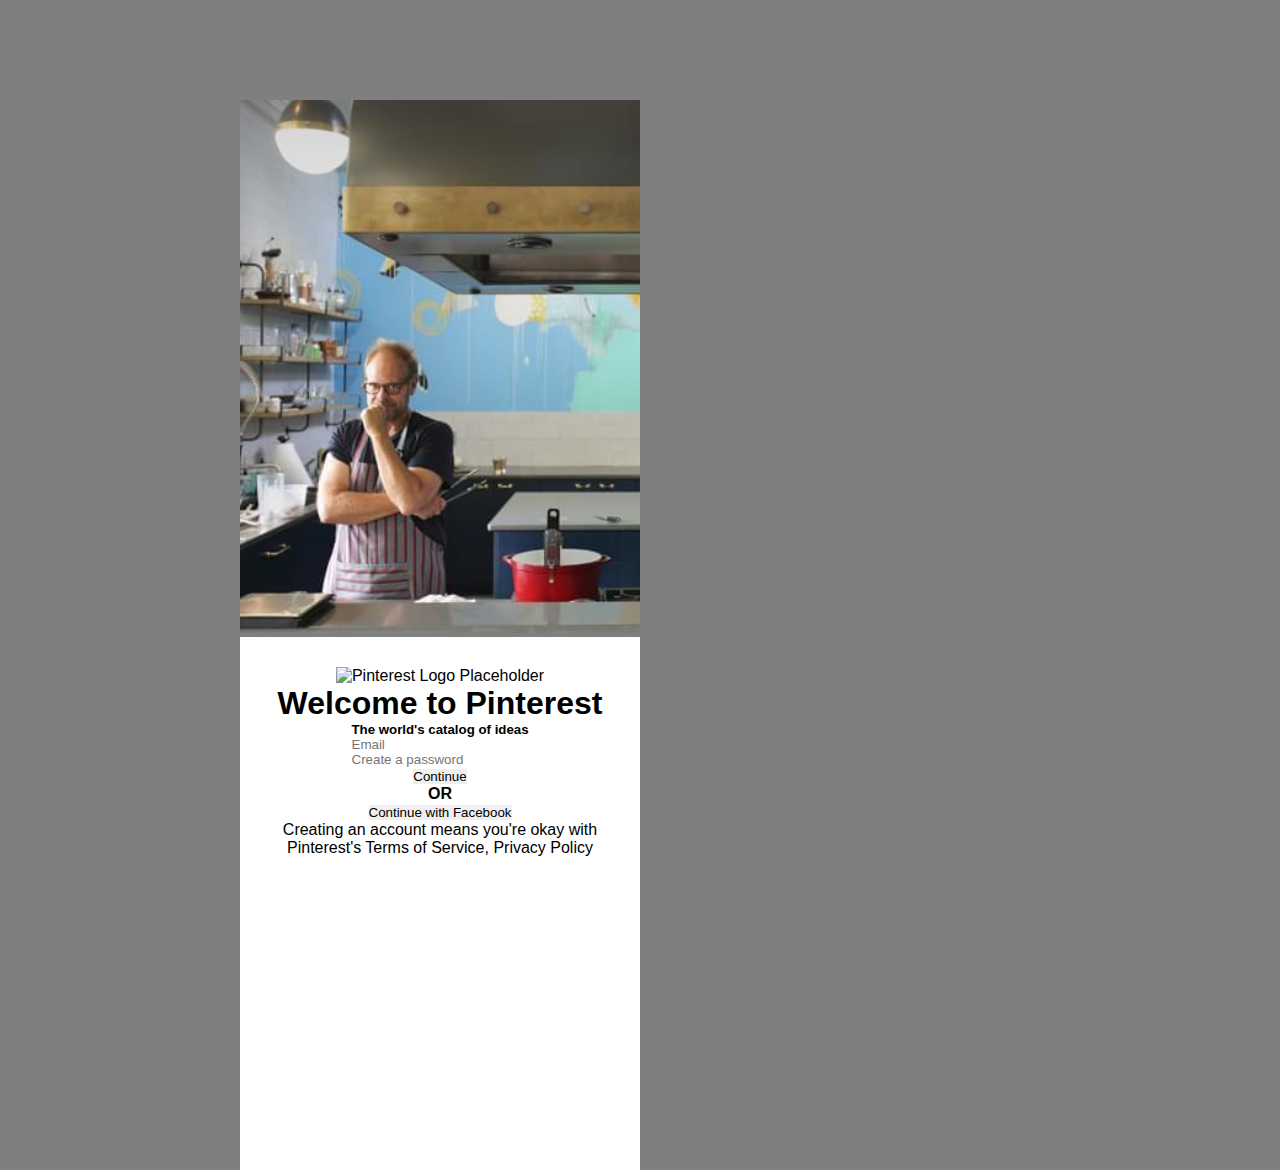
==== day15-registration/index.html @ 02d6969c "Can't seem to get the middle elements to actually set on the same line" ====
<!DOCTYPE html>
<html>
  <head>
    <meta charset="utf-8">
    <title>Pinterest - The World's Catalog of Ideas</title>
    <link rel="stylesheet" type="text/css" href="style.css">
  </head>
  <body>
    <main>
      <div id="middle-float">
        <div id="left-side">

        </div>
        <div id="right-side">
          <img src="http://placehold.it/55x55" alt="Pinterest Logo Placeholder"/>
          <h1>Welcome to Pinterest</h1>
          <h5>The world's catalog of ideas</h5>
          <input type="text" placeholder="Email" id="email-input">
          <input type="text" placeholder="Create a password" id="pass-input">
          <button type="button" id="cont-button">Continue</button>
          <h4>OR</h4>
          <button type="button" id="facebook">Continue with Facebook</button>
          <p>Creating an account means you're okay with Pinterest's Terms of Service, Privacy Policy</p>
        </div>
      </section>
      <div id="login-button">

      </div>
    </div>
    <footer>

    </footer>
  </body>
</html>
---- day15-registration/style.css ----
* {
  box-sizing: border-box;
  margin: 0px;
  padding: 0px;
  border: 0px;
}

body {
  background-color: rgba(0,0,0,0.5);
  font-family: Helvetica, sans-serif;
  padding: 0px;
  position: relative;
}

#middle-float {
  width: 800px;
  height: 533px;
  vertical-align: middle;
  margin: 100px auto;
  border-radius: 8px;
}

#left-side {
  background-image: url('bg_alton_brown_half.jpg');
  background-size: cover;
  width: 50%;
  height: 100%;
  display: inline-block;
  margin: 0px;
  border: 0px;
}

#right-side {
  background-color: #FFF;
  width: 50%;
  height: 100%;
  display: inline-block;
  text-align: center;
  margin: 0px;
  border: 0px;
  padding: 30px;
}

#email-input {
  margin: auto;
  display: block;
}

#pass-input {
  margin: auto;
  display: block;
}

#cont-button {
  margin: auto;
}

#facebook {
  margin: auto;
}
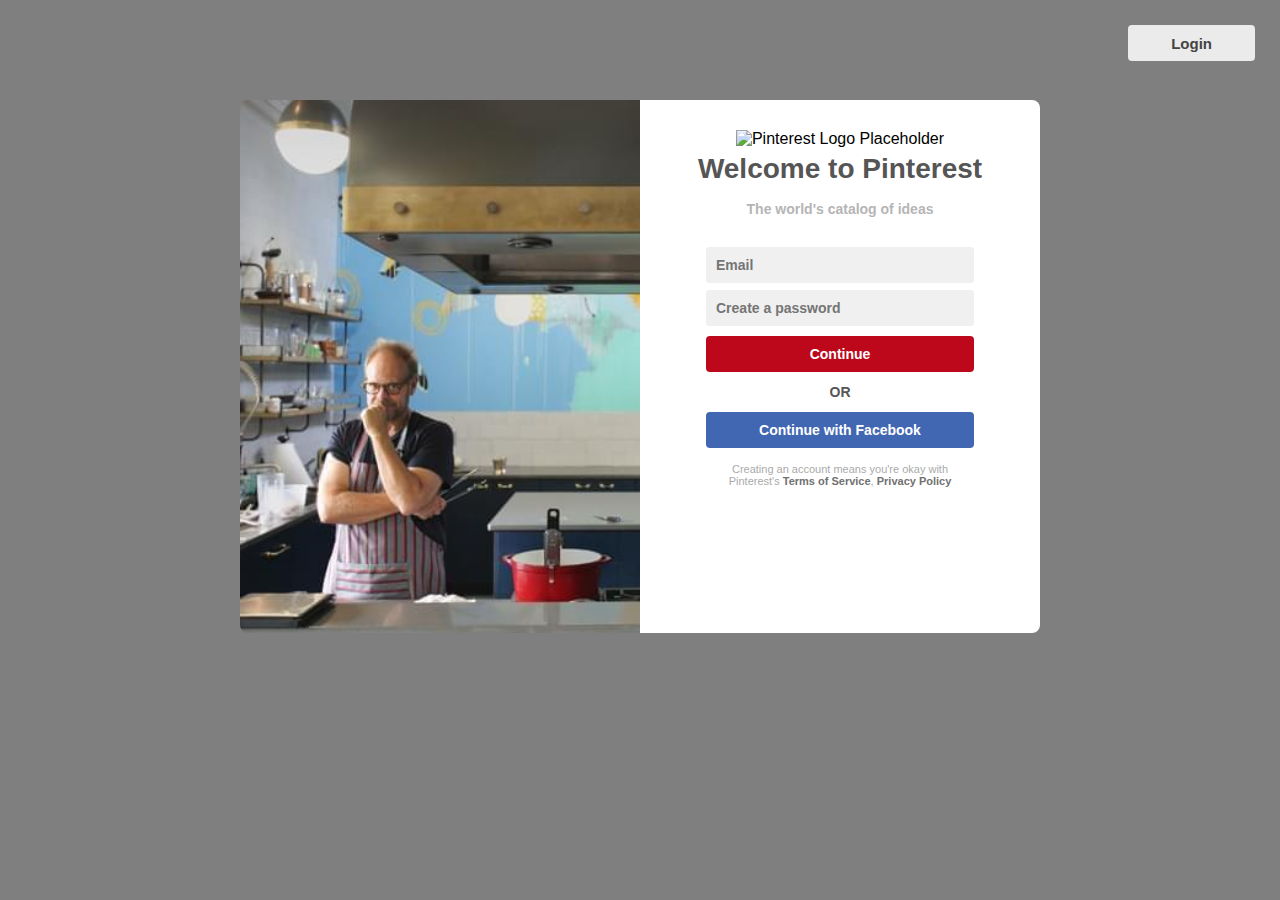
==== commit a719b4ba: "Got as far as I could. Got everything but the footer." ====
--- a/day15-registration/index.html
+++ b/day15-registration/index.html
@@ -6,11 +6,10 @@
     <link rel="stylesheet" type="text/css" href="style.css">
   </head>
   <body>
+    <button type="button" id="login">Login</button>
     <main>
       <div id="middle-float">
-        <div id="left-side">
-
-        </div>
+        <div id="left-side"></div>
         <div id="right-side">
           <img src="http://placehold.it/55x55" alt="Pinterest Logo Placeholder"/>
           <h1>Welcome to Pinterest</h1>
@@ -20,13 +19,10 @@
           <button type="button" id="cont-button">Continue</button>
           <h4>OR</h4>
           <button type="button" id="facebook">Continue with Facebook</button>
-          <p>Creating an account means you're okay with Pinterest's Terms of Service, Privacy Policy</p>
+          <p>Creating an account means you're okay with Pinterest's <a href="https://about.pinterest.com/en/terms-service">Terms of Service</a>, <a href="https://about.pinterest.com/en/privacy-policy">Privacy Policy</a></p>
         </div>
-      </section>
-      <div id="login-button">
-
       </div>
-    </div>
+    </main>
     <footer>
 
     </footer>
--- a/day15-registration/style.css
+++ b/day15-registration/style.css
@@ -18,6 +18,8 @@
   vertical-align: middle;
   margin: 100px auto;
   border-radius: 8px;
+  position: relative;
+  overflow: hidden;
 }
 
 #left-side {
@@ -28,6 +30,9 @@
   display: inline-block;
   margin: 0px;
   border: 0px;
+  position: absolute;
+  top: 0px;
+  left: 0px;
 }
 
 #right-side {
@@ -39,22 +44,93 @@
   margin: 0px;
   border: 0px;
   padding: 30px;
+  position: absolute;
+  top: 0px;
+  right: 0px;
 }
 
-#email-input {
+#right-side p {
+  margin: 15px auto;
+  font-size: 11px;
+  width: 224px;
+  color: #AAA;
+}
+
+#right-side a {
+  color: #717171;
+  font-weight: bold;
+  text-decoration: none;
+}
+
+#email-input, #pass-input {
   margin: auto;
   display: block;
-}
-
-#pass-input {
-  margin: auto;
-  display: block;
+  background-color: rgb(240,240,240);
+  border: 0px;
+  box-shadow: none;
+  border-radius: 3px;
+  font-weight: bold;
+  padding: 10px;
+  color: rgb(51,51,51);
+  font-size: 14px;
+  width: 268px;
+  margin-bottom: 7px;
 }
 
 #cont-button {
-  margin: auto;
+  margin: 3px auto 0px auto;
+  border-radius: 4px;
+  height: 36px;
+  width: 268px;
+  font-weight: bold;
+  font-size: 14px;
+  background-color: #bd081c;
+  color: #FFF;
 }
 
 #facebook {
-  margin: auto;
+  margin: 9px auto 0px auto;
+  border-radius: 4px;
+  height: 36px;
+  width: 268px;
+  font-weight: bold;
+  font-size: 14px;
+  background-color: #4267b2;
+  color: #FFF;
 }
+
+h1 {
+  font-size: 28px;
+  font-weight: bold;
+  color: #555;
+  margin: 5px 26px 16px 26px;
+}
+
+h4 {
+  font-size: 14px;
+  font-weight: bold;
+  color: #555;
+  margin: 12px auto 3px auto;
+}
+
+h5 {
+  font-size: 14px;
+  font-weight: bold;
+  color: #b5b5b5;
+  margin: 0px 26px 30px 26px;
+}
+
+#login {
+  position: absolute;
+  top: -75px;
+  right: 25px;
+  height: 36px;
+  padding: 0px 43px;
+  font-size: 15px;
+  font-weight: bold;
+  color: #444;
+  background-color: #ebebeb;
+  text-align: center;
+  border: 0px;
+  border-radius: 4px;
+}
